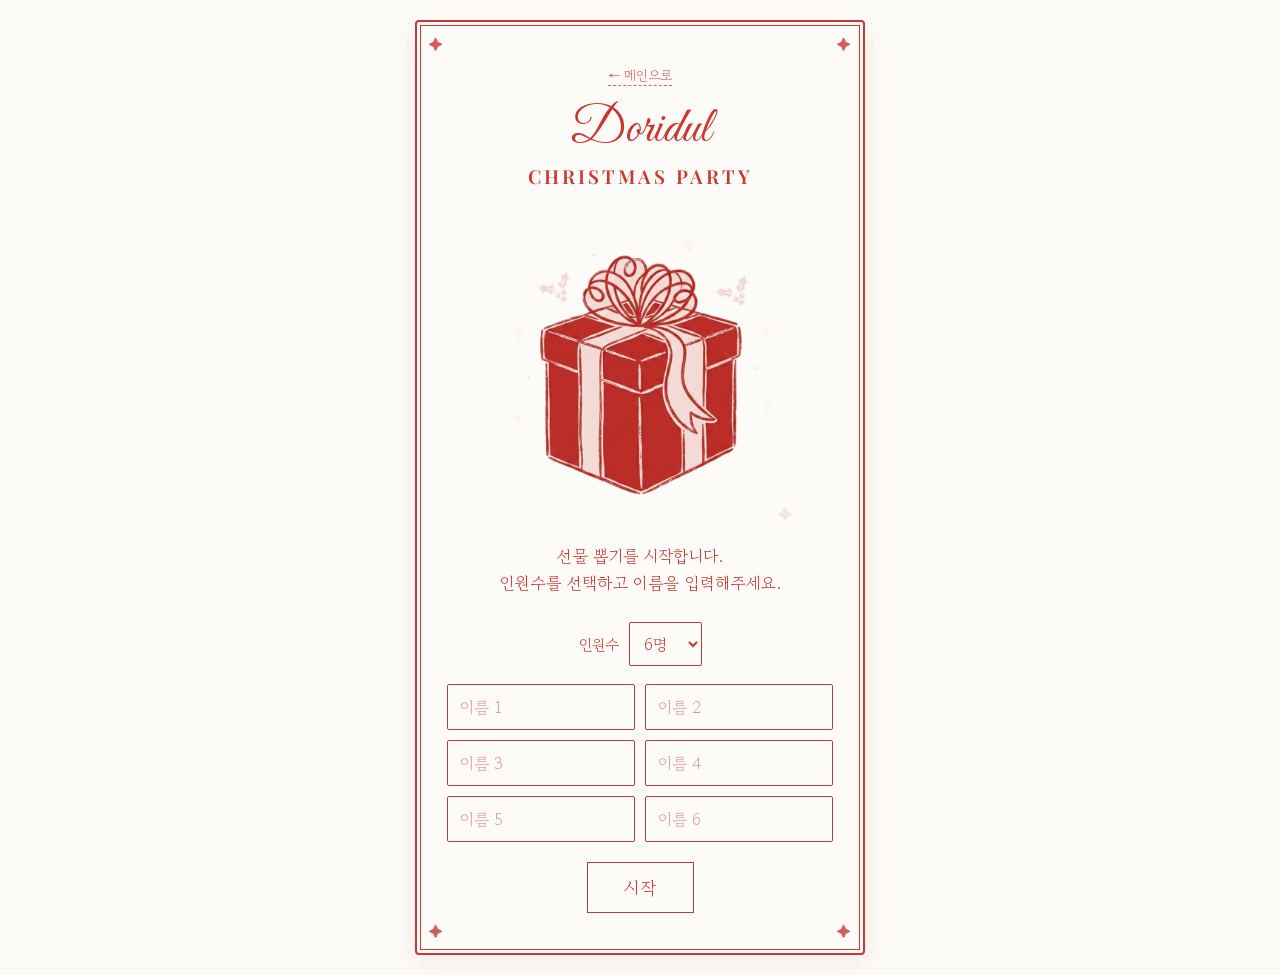
==== menu1.html @ 24ad089b "Add files via upload" ====
<!DOCTYPE html>
<html lang="ko">
<head>
    <meta charset="UTF-8">
    <meta name="viewport" content="width=device-width, initial-scale=1.0">
    <title>연말 선물 랜덤뽑기 | Doridul Christmas Party</title>
    <link rel="icon" href="tree.ico" type="image/x-icon">
    <meta property="og:title" content="연말 선물 랜덤뽑기 | Doridul Christmas Party">
    <meta property="og:description" content="선물 뽑기를 시작합니다. 서로의 산타가 되어줄 순서를 정해볼까요?">
    <meta property="og:type" content="website">
    <meta property="og:url" content="https://soyr.github.io/doridul/menu1.html">
    <meta property="og:image" content="https://soyr.github.io/doridul/doridulillust.png">
    <meta property="og:image:width" content="1024">
    <meta property="og:image:height" content="716">
    <meta property="og:image:type" content="image/png">
    <meta name="twitter:card" content="summary_large_image">
    <meta name="twitter:title" content="연말 선물 랜덤뽑기 | Doridul Christmas Party">
    <meta name="twitter:image" content="https://soyr.github.io/doridul/doridulillust.png">
    <!-- 클래식 폰트 불러오기 (Great Vibes, Playfair Display, Gowun Batang) -->
    <link rel="preconnect" href="https://fonts.googleapis.com">
    <link rel="preconnect" href="https://fonts.gstatic.com" crossorigin>
    <link href="https://fonts.googleapis.com/css2?family=Gowun+Batang:wght@400;700&family=Great+Vibes&family=Playfair+Display:ital,wght@0,600;1,400&display=swap" rel="stylesheet">
    <link rel="stylesheet" href="style.css">
</head>
<body>

<div class="card">
    <div class="corner-decoration top-left">✦</div>
    <div class="corner-decoration top-right">✦</div>
    <div class="corner-decoration bottom-left">✦</div>
    <div class="corner-decoration bottom-right">✦</div>

    <a href="index.html" class="back-link">← 메인으로</a>

    <!-- 1. 메인 화면 -->
    <div id="step-1">
        <h1 class="script-title">Doridul</h1>
        <h2 class="classic-title">Christmas Party</h2>
        <img src="gift-illust.png" alt="Doridul illustration" class="main-illust">
        <p class="description">
            선물 뽑기를 시작합니다.<br>
            인원수를 선택하고 이름을 입력해주세요.
        </p>

        <div class="setup-row">
            <label for="member-count">인원수</label>
            <select id="member-count" class="select-input" onchange="renderNameInputs(this.value)">
                <option value="3">3명</option>
                <option value="4">4명</option>
                <option value="5">5명</option>
                <option value="6" selected>6명</option>
                <option value="7">7명</option>
                <option value="8">8명</option>
                <option value="9">9명</option>
                <option value="10">10명</option>
            </select>
        </div>

        <div class="name-inputs" id="name-inputs"></div>

        <p class="setup-error hidden" id="setup-error"></p>

        <button class="btn" onclick="handleSetupStart()">시작</button>
    </div>

    <!-- 2~7. 진행 화면 (공통 레이아웃 사용) -->
    <div id="step-game" class="hidden">
        <h2 class="classic-title" id="game-title">Christmas Party</h2>

        <p class="description" id="game-desc"></p>

        <div class="members-list" id="members-container"></div>

        <div class="result-box">
            <span id="result-label" style="font-size: 0.95rem;">버튼을 눌러 사람을 뽑아주세요</span>
            <div id="result-name" class="highlight-name"></div>
        </div>

        <div id="chain-history" class="chain-history hidden"></div>

        <button class="btn" id="action-btn" onclick="drawFirstWithLoading()">첫번째 사람 뽑기</button>
    </div>

</div>

<script src="script.js"></script>

</body>
</html>
---- style.css ----
:root {
    --bg-color: #FDFBF7;
    --red-color: #C83835;
    --red-light: #F9EBEA;
    --border-color: #C83835;
}

* {
    box-sizing: border-box;
    margin: 0;
    padding: 0;
}

body {
    background-color: var(--bg-color);
    color: var(--red-color);
    font-family: 'Gowun Batang', serif;
    display: flex;
    justify-content: center;
    align-items: center;
    min-height: 100vh;
    padding: 20px;
    /* 종이 질감 패턴 느낌 추가 */
    background-image: radial-gradient(#E8E2D5 0.75px, transparent 0.75px);
    background-size: 16px 16px;
}

.card {
    border: 2px solid var(--border-color);
    outline: 1px solid var(--border-color);
    outline-offset: -6px;
    padding: 40px 30px;
    max-width: 450px;
    width: 100%;
    text-align: center;
    border-radius: 4px;
    box-shadow: 0 10px 25px rgba(200, 56, 53, 0.08);
    position: relative;
    background-color: var(--bg-color);
}

/* 크리스마스 라인 아트 장식 효과 */
.corner-decoration {
    position: absolute;
    font-size: 14px;
    opacity: 0.8;
}
.top-left { top: 12px; left: 12px; }
.top-right { top: 12px; right: 12px; }
.bottom-left { bottom: 12px; left: 12px; }
.bottom-right { bottom: 12px; right: 12px; }

.back-link {
    display: inline-block;
    margin-bottom: 16px;
    font-size: 0.85rem;
    color: var(--red-color);
    text-decoration: none;
    opacity: 0.75;
    border-bottom: 1px dashed var(--red-color);
}

.back-link:hover {
    opacity: 1;
}

h1.script-title {
    font-family: 'Great Vibes', cursive;
    font-size: 3.2rem;
    font-weight: normal;
    line-height: 1.1;
    margin-bottom: 5px;
}

.main-illust {
    width: 80%;
    height: auto;
    margin: 5px auto 20px;
    display: block;
}

h2.classic-title {
    font-family: 'Playfair Display', serif;
    letter-spacing: 3px;
    text-transform: uppercase;
    font-size: 1.2rem;
    margin-bottom: 25px;
    font-weight: 600;
}

p.description {
    font-size: 1.05rem;
    line-height: 1.6;
    margin-bottom: 25px;
    word-break: keep-all;
}

.menu-list {
    display: flex;
    flex-direction: column;
    gap: 14px;
}

.menu-link {
    display: block;
    background-color: transparent;
    color: var(--red-color);
    border: 1.5px solid var(--red-color);
    padding: 14px 20px;
    font-size: 1.05rem;
    font-family: 'Playfair Display', 'Gowun Batang', serif;
    letter-spacing: 1px;
    text-decoration: none;
    transition: all 0.2s ease;
}

.menu-link:hover {
    background-color: var(--red-color);
    color: var(--bg-color);
}

.setup-row {
    display: flex;
    align-items: center;
    justify-content: center;
    gap: 10px;
    margin-bottom: 18px;
}

.setup-row label {
    font-size: 0.95rem;
}

.select-input {
    padding: 8px 10px;
    border: 1.5px solid var(--red-color);
    background-color: transparent;
    color: var(--red-color);
    font-family: 'Gowun Batang', serif;
    font-size: 1rem;
    border-radius: 2px;
    outline: none;
    cursor: pointer;
}

.name-inputs {
    display: grid;
    grid-template-columns: 1fr 1fr;
    gap: 10px;
    margin-bottom: 20px;
}

.setup-error {
    color: var(--red-color);
    font-size: 0.85rem;
    margin: -10px 0 16px;
}

.members-list {
    display: flex;
    justify-content: center;
    gap: 8px;
    flex-wrap: wrap;
    margin-bottom: 30px;
}

.member-badge {
    border: 1px solid var(--red-color);
    padding: 4px 12px;
    border-radius: 15px;
    font-size: 0.9rem;
    transition: all 0.3s ease;
}

.member-badge.selected {
    background-color: var(--red-color);
    color: var(--bg-color);
    font-weight: bold;
}

.result-box {
    border-top: 1px dashed var(--red-color);
    border-bottom: 1px dashed var(--red-color);
    padding: 20px 0;
    margin: 20px 0 30px;
    min-height: 120px;
    display: flex;
    flex-direction: column;
    justify-content: center;
    align-items: center;
}

.highlight-name {
    font-size: 2.2rem;
    font-weight: bold;
    margin-top: 8px;
    font-family: 'Gowun Batang', serif;
    animation: fadeIn 0.5s ease-in-out;
}

.loading-text {
    font-size: 1.8rem;
    font-weight: bold;
    color: var(--red-color);
    font-family: 'Gowun Batang', serif;
    animation: pulse 0.3s infinite alternate;
}

@keyframes pulse {
    from { transform: scale(0.95); opacity: 0.8; }
    to { transform: scale(1.05); opacity: 1; }
}

.btn {
    background-color: transparent;
    color: var(--red-color);
    border: 1.5px solid var(--red-color);
    padding: 12px 36px;
    font-size: 1.1rem;
    font-family: 'Playfair Display', 'Gowun Batang', serif;
    letter-spacing: 1px;
    cursor: pointer;
    transition: all 0.2s ease;
    outline: none;
}

.btn-row {
    display: flex;
    justify-content: center;
    flex-wrap: wrap;
    gap: 12px;
}

.btn:hover:not(:disabled) {
    background-color: var(--red-color);
    color: var(--bg-color);
}

.btn:disabled {
    opacity: 0.5;
    cursor: not-allowed;
    border-color: #ccc;
    color: #888;
}

.hidden {
    display: none;
}

.chain-history {
    text-align: left;
    font-size: 0.9rem;
    line-height: 1.8;
    margin-bottom: 25px;
    background-color: rgba(200, 56, 53, 0.03);
    padding: 15px;
    border-radius: 4px;
    border-left: 2px solid var(--red-color);
}

.chain-item {
    margin-bottom: 4px;
}

@keyframes fadeIn {
    from { opacity: 0; transform: translateY(5px); }
    to { opacity: 1; transform: translateY(0); }
}

/* 선물게임 */
.score-board {
    font-family: 'Playfair Display', serif;
    font-size: 1.3rem;
    font-weight: 600;
    letter-spacing: 1px;
    text-align: center;
    margin-bottom: 14px;
}

.game-frame {
    position: relative;
    width: 100%;
    height: 180px;
    border: 1.5px solid var(--red-color);
    border-radius: 4px;
    overflow: hidden;
    background-color: var(--red-light);
    margin-bottom: 20px;
}

.ground-line {
    position: absolute;
    left: 0;
    right: 0;
    bottom: 0;
    height: 2px;
    background-image: repeating-linear-gradient(to right, var(--red-color) 0, var(--red-color) 6px, transparent 6px, transparent 12px);
}

.cloud {
    position: absolute;
    width: 24px;
    height: auto;
    opacity: 0.8;
    z-index: 0;
    pointer-events: none;
}

.character {
    position: absolute;
    left: 40px;
    bottom: 0;
    width: 32px;
    height: 32px;
    z-index: 2;
}

.obstacle {
    position: absolute;
    bottom: 0;
    width: 20px;
    height: 20px;
    background-color: #C83835;
    clip-path: polygon(50% 0%, 100% 100%, 0% 100%);
    z-index: 1;
}

.gift-item {
    position: absolute;
    bottom: 50px;
    width: 28px;
    height: 28px;
    z-index: 1;
}

.jump-btn {
    display: block;
    margin: 0 0 0 auto;
    width: 60px;
    height: 60px;
    border-radius: 50%;
    background-color: transparent;
    color: var(--red-color);
    border: 1.5px solid var(--red-color);
    font-family: 'Playfair Display', 'Gowun Batang', serif;
    font-size: 0.85rem;
    letter-spacing: 0.5px;
    cursor: pointer;
    transition: all 0.2s ease;
}

.jump-btn:hover, .jump-btn:active {
    background-color: var(--red-color);
    color: var(--bg-color);
}

.name-entry {
    display: flex;
    gap: 8px;
    margin: 20px 0;
}

.name-input {
    flex: 1;
    min-width: 0;
    width: 100%;
    padding: 10px 12px;
    border: 1.5px solid var(--red-color);
    background-color: transparent;
    color: var(--red-color);
    font-family: 'Gowun Batang', serif;
    font-size: 1rem;
    border-radius: 2px;
    outline: none;
}

.name-input::placeholder {
    color: rgba(200, 56, 53, 0.5);
}

.name-input:disabled {
    opacity: 0.5;
    cursor: not-allowed;
}

.leaderboard {
    border-top: 1px dashed var(--red-color);
    padding-top: 14px;
    margin-bottom: 24px;
    text-align: left;
}

.leaderboard-item {
    display: flex;
    justify-content: space-between;
    padding: 6px 4px;
    font-size: 1rem;
}

.leaderboard-rank {
    font-weight: bold;
    margin-right: 8px;
}

/* 숨바 (비주얼 노벨) */
.vn-frame {
    display: flex;
    flex-direction: column;
    align-items: center;
    margin-top: 10px;
}

.vn-character {
    width: 70%;
    max-width: 220px;
    height: auto;
    margin-bottom: 18px;
    display: block;
}

.vn-dialogue-box {
    position: relative;
    width: 100%;
    min-height: 96px;
    border: 1.5px solid var(--red-color);
    border-radius: 4px;
    background-color: var(--red-light);
    padding: 16px 34px 16px 18px;
    text-align: left;
    font-size: 1rem;
    line-height: 1.7;
    word-break: keep-all;
    cursor: pointer;
}

.vn-dialogue-box.is_motion .vn-dialogue-text {
    font-style: italic;
    opacity: 0.8;
}

.vn-continue-arrow {
    position: absolute;
    right: 14px;
    bottom: 10px;
    animation: vn-bounce 1s ease-in-out infinite;
}

@keyframes vn-bounce {
    0%, 100% { transform: translateY(0); opacity: 0.6; }
    50% { transform: translateY(4px); opacity: 1; }
}

.vn-choices {
    display: flex;
    flex-direction: column;
    gap: 10px;
    width: 100%;
    margin-top: 14px;
}

.vn-choice-btn {
    width: 100%;
    text-align: center;
    cursor: pointer;
    font-size: 1rem;
}

.vn-input-row {
    display: flex;
    gap: 8px;
    width: 100%;
    margin-top: 14px;
}

.vn-message-row {
    display: flex;
    flex-direction: column;
    gap: 10px;
    width: 100%;
    margin-top: 14px;
}

.vn-message-wrap {
    position: relative;
    width: 100%;
}

.message-input {
    width: 100%;
    min-height: 80px;
    padding: 10px 12px 24px;
    border: 1.5px solid var(--red-color);
    background-color: transparent;
    color: var(--red-color);
    font-family: 'Gowun Batang', serif;
    font-size: 1rem;
    border-radius: 2px;
    outline: none;
    resize: vertical;
}

.vn-message-counter {
    position: absolute;
    right: 10px;
    bottom: 8px;
    font-size: 0.8rem;
    opacity: 0.7;
    pointer-events: none;
}

.vn-message-row .btn {
    align-self: flex-end;
}

.vn-playlist {
    width: 100%;
    margin-top: 14px;
    border-top: 1px dashed var(--red-color);
    padding-top: 14px;
    text-align: left;
}

.vn-playlist-title {
    font-weight: bold;
    margin-bottom: 10px;
}

.vn-playlist-list {
    padding-left: 20px;
    line-height: 1.8;
    font-size: 0.95rem;
}

.vn-playlist-item {
    display: flex;
    align-items: center;
    justify-content: space-between;
    gap: 10px;
    padding: 4px 0;
}

.vn-playlist-song-title {
    flex: 1;
}

.vn-playlist-item.is_playing .vn-playlist-song-title {
    font-weight: bold;
}

.vn-play-btn {
    flex-shrink: 0;
    width: 26px;
    height: 26px;
    border-radius: 50%;
    border: 1.5px solid var(--red-color);
    background-color: transparent;
    color: var(--red-color);
    font-size: 0.7rem;
    line-height: 1;
    cursor: pointer;
    display: flex;
    align-items: center;
    justify-content: center;
    transition: all 0.2s ease;
}

.vn-play-btn:hover {
    background-color: var(--red-color);
    color: var(--bg-color);
}

.vn-player-wrap {
    position: relative;
    width: 100%;
    margin-bottom: 14px;
    border: 1.5px solid var(--red-color);
    border-radius: 4px;
    padding: 16px;
    text-align: center;
    background-color: var(--red-light);
    overflow: hidden;
}

.vn-now-playing {
    font-size: 0.95rem;
}

/* 화면에는 보이지 않고 소리만 나오도록 화면 밖으로 배치 (너무 작으면 유튜브가 재생을 막아서 정상 크기는 유지) */
.vn-player {
    position: absolute;
    left: -9999px;
    top: -9999px;
    width: 300px;
    height: 170px;
    border: 0;
    pointer-events: none;
}

.vn-choices.hidden,
.vn-input-row.hidden,
.vn-message-row.hidden,
.vn-player-wrap.hidden {
    display: none;
}
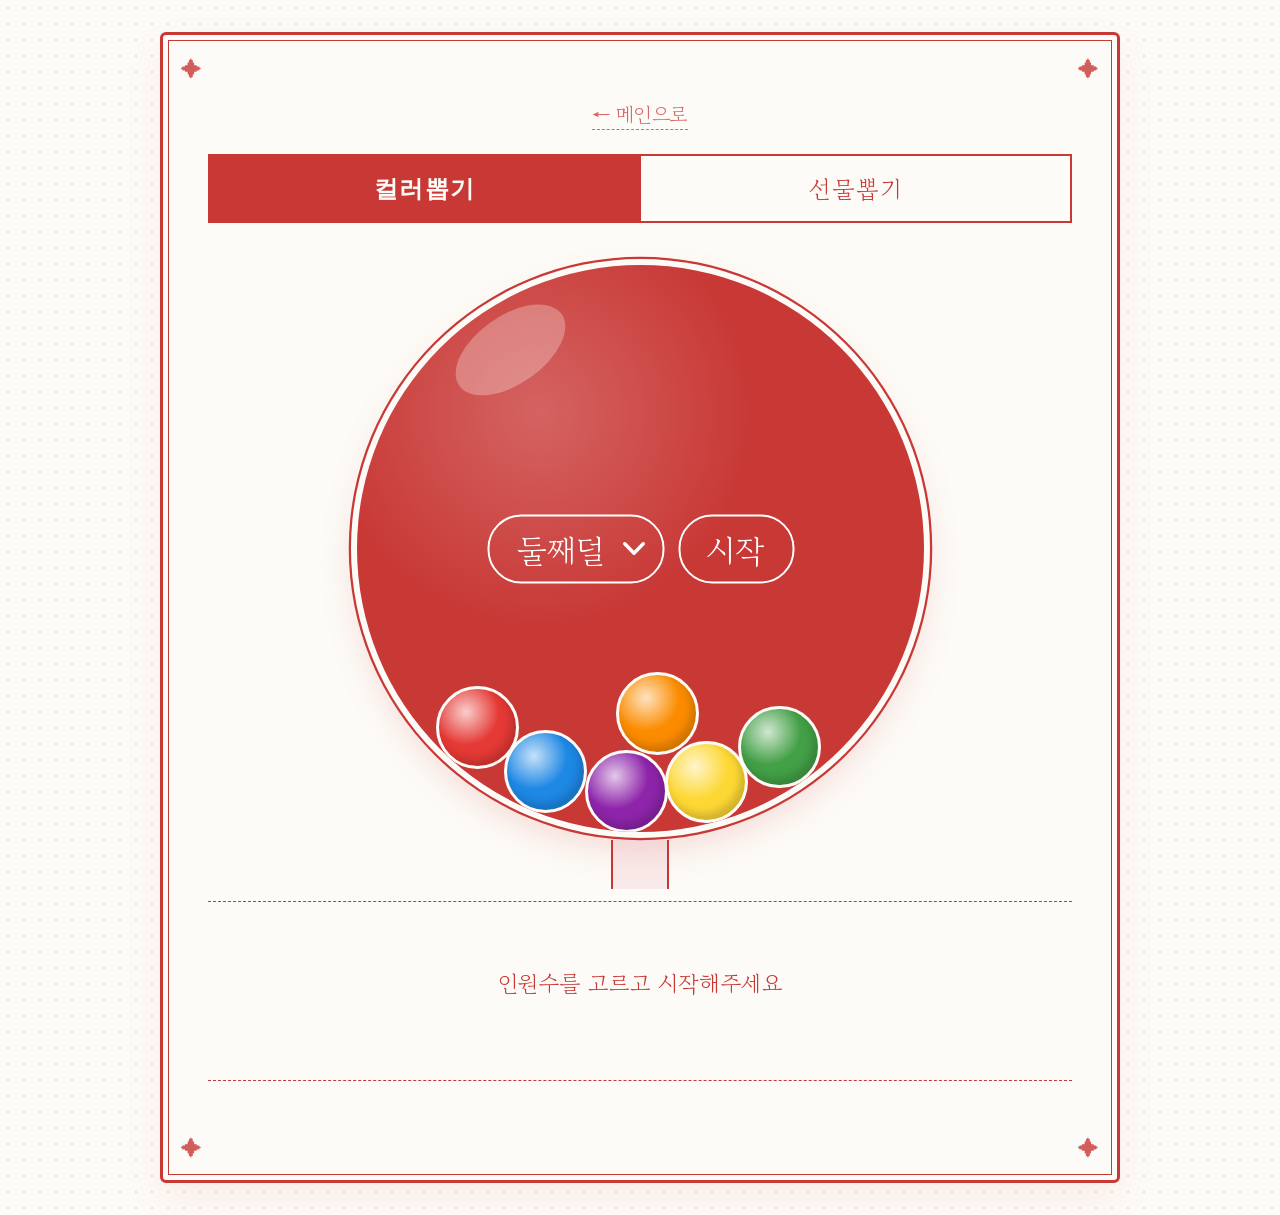
==== commit 94075a68: "menu1 update menu1 update" ====
--- a/menu1.html
+++ b/menu1.html
@@ -21,6 +21,7 @@
     <link rel="preconnect" href="https://fonts.gstatic.com" crossorigin>
     <link href="https://fonts.googleapis.com/css2?family=Gowun+Batang:wght@400;700&family=Great+Vibes&family=Playfair+Display:ital,wght@0,600;1,400&display=swap" rel="stylesheet">
     <link rel="stylesheet" href="style.css">
+    <link rel="stylesheet" href="menu1.css">
 </head>
 <body>
 
@@ -32,10 +33,59 @@
 
     <a href="index.html" class="back-link">← 메인으로</a>
 
+    <!-- 탭 -->
+    <div class="tab-list" role="tablist">
+        <button class="tab-btn" id="tab-color" role="tab" aria-controls="panel-color" onclick="switchTab('color')">컬러뽑기</button>
+        <button class="tab-btn" id="tab-gift" role="tab" aria-controls="panel-gift" onclick="switchTab('gift')">선물뽑기</button>
+    </div>
+
+    <!-- 컬러뽑기 -->
+    <div id="panel-color" role="tabpanel" aria-labelledby="tab-color">
+        <div class="lotto-turn hidden" id="lotto-turn">
+            <p class="lotto-turn-label" id="lotto-turn-label" aria-live="polite">이번에 뽑을 사람은!</p>
+            <div class="members-list lotto-members" id="lotto-members"></div>
+        </div>
+
+        <div class="lotto-machine">
+            <div class="lotto-globe" id="lotto-globe">
+                <span class="lotto-drum-text" id="lotto-drum-text" aria-hidden="true">두구두구두구</span>
+                <div class="lotto-start-panel" id="lotto-start-panel">
+                    <div class="lotto-start-row">
+                        <select id="lotto-count" class="lotto-count-select" aria-label="인원수" onchange="previewCountBalls()">
+                        <option value="doridul" selected>둘째덜</option>
+                        <option value="2">2명</option>
+                        <option value="3">3명</option>
+                        <option value="4">4명</option>
+                        <option value="5">5명</option>
+                        <option value="6">6명</option>
+                        <option value="7">7명</option>
+                        <option value="8">8명</option>
+                        <option value="9">9명</option>
+                        <option value="10">10명</option>
+                        </select>
+                        <button class="lotto-start-btn" onclick="startLotto()">시작</button>
+                    </div>
+                </div>
+            </div>
+            <div class="lotto-chute"></div>
+        </div>
+
+        <div class="lotto-tray" aria-live="polite">
+            <span id="lotto-label" style="font-size: 0.95rem;">시작 버튼을 눌러주세요</span>
+            <div class="lotto-result" id="lotto-result"></div>
+        </div>
+
+        <button class="btn hidden" id="lotto-btn" onclick="drawColor()">컬러 뽑기</button>
+        <button class="lotto-restart hidden" id="lotto-restart" onclick="restartLotto()">다시하기</button>
+
+        <div class="lotto-history" id="lotto-history"></div>
+    </div>
+
+    <!-- 선물뽑기 -->
+    <div id="panel-gift" role="tabpanel" aria-labelledby="tab-gift" class="hidden">
+
     <!-- 1. 메인 화면 -->
     <div id="step-1">
-        <h1 class="script-title">Doridul</h1>
-        <h2 class="classic-title">Christmas Party</h2>
         <img src="gift-illust.png" alt="Doridul illustration" class="main-illust">
         <p class="description">
             선물 뽑기를 시작합니다.<br>
@@ -45,10 +95,11 @@
         <div class="setup-row">
             <label for="member-count">인원수</label>
             <select id="member-count" class="select-input" onchange="renderNameInputs(this.value)">
+                <option value="doridul" selected>둘째덜</option>
                 <option value="3">3명</option>
                 <option value="4">4명</option>
                 <option value="5">5명</option>
-                <option value="6" selected>6명</option>
+                <option value="6">6명</option>
                 <option value="7">7명</option>
                 <option value="8">8명</option>
                 <option value="9">9명</option>
@@ -71,6 +122,13 @@
 
         <div class="members-list" id="members-container"></div>
 
+        <div class="lotto-machine">
+            <div class="lotto-globe" id="gift-globe">
+                <span class="lotto-drum-text" id="gift-drum-text" aria-hidden="true">두구두구두구</span>
+            </div>
+            <div class="lotto-chute"></div>
+        </div>
+
         <div class="result-box">
             <span id="result-label" style="font-size: 0.95rem;">버튼을 눌러 사람을 뽑아주세요</span>
             <div id="result-name" class="highlight-name"></div>
@@ -81,9 +139,12 @@
         <button class="btn" id="action-btn" onclick="drawFirstWithLoading()">첫번째 사람 뽑기</button>
     </div>
 
+    </div><!-- /panel-gift -->
+
 </div>
 
 <script src="script.js"></script>
+<script src="menu1.js"></script>
 
 </body>
 </html>
--- a/style.css
+++ b/style.css
@@ -77,6 +77,10 @@
     height: auto;
     margin: 5px auto 20px;
     display: block;
+}
+
+.game-start-illust {
+    width: 45%;
 }
 
 h2.classic-title {
--- a/menu1.css
+++ b/menu1.css
@@ -0,0 +1,558 @@
+/* menu1 전용 스타일 (탭 + 컬러뽑기) — style.css는 공유 파일이라 건드리지 않음 */
+
+/* 탭 */
+.tab-list {
+    display: flex;
+    margin-bottom: 28px;
+    border: 1.5px solid var(--red-color);
+}
+
+.tab-btn {
+    flex: 1;
+    padding: 10px 0;
+    background-color: transparent;
+    color: var(--red-color);
+    border: none;
+    font-family: 'Gowun Batang', serif;
+    font-size: 1rem;
+    letter-spacing: 1px;
+    cursor: pointer;
+    transition: all 0.2s ease;
+}
+
+.tab-btn + .tab-btn {
+    border-left: 1.5px solid var(--red-color);
+}
+
+.tab-btn[aria-selected="true"] {
+    background-color: var(--red-color);
+    color: var(--bg-color);
+    font-weight: bold;
+}
+
+.tab-btn:hover:not([aria-selected="true"]) {
+    background-color: var(--red-light);
+}
+
+/* 컬러뽑기 - 복권 추첨기 */
+.lotto-machine {
+    display: flex;
+    flex-direction: column;
+    align-items: center;
+    margin-bottom: 8px;
+}
+
+.lotto-globe {
+    position: relative;
+    width: min(260px, 100%);
+    aspect-ratio: 1 / 1;
+    border-radius: 50%;
+    background:
+        radial-gradient(circle at 32% 26%, rgba(255, 255, 255, 0.22), transparent 38%),
+        var(--red-color);
+    /* 카드와 같은 이중 테두리 느낌 */
+    box-shadow:
+        0 0 0 4px var(--bg-color),
+        0 0 0 5.5px var(--red-color),
+        0 10px 25px rgba(200, 56, 53, 0.18);
+    overflow: hidden;
+}
+
+/* 유리 반사광 */
+.lotto-globe::after {
+    content: '';
+    position: absolute;
+    top: 9%;
+    left: 16%;
+    width: 22%;
+    height: 12%;
+    border-radius: 50%;
+    background: rgba(255, 255, 255, 0.28);
+    transform: rotate(-35deg);
+    pointer-events: none;
+    z-index: 2;
+}
+
+.lotto-ball {
+    position: absolute;
+    border-radius: 50%;
+    border: 2px solid var(--bg-color);
+    background-image: radial-gradient(circle at 35% 30%, rgba(255, 255, 255, 0.75), rgba(255, 255, 255, 0) 45%);
+    box-shadow: inset -3px -4px 6px rgba(0, 0, 0, 0.18);
+    transition: opacity 0.25s ease, transform 0.25s ease;
+    will-change: left, top;
+}
+
+.lotto-ball.is-out {
+    opacity: 0;
+    transform: scale(0.4);
+}
+
+/* 공이 빠져나오는 통로 */
+.lotto-chute {
+    width: 26px;
+    height: 22px;
+    margin-top: 5px;
+    border-left: 1.5px solid var(--red-color);
+    border-right: 1.5px solid var(--red-color);
+    background-color: var(--red-light);
+}
+
+.lotto-tray {
+    width: 100%;
+    border-top: 1px dashed var(--red-color);
+    border-bottom: 1px dashed var(--red-color);
+    padding: 18px 0;
+    margin: 0 0 26px;
+    min-height: 120px;
+    display: flex;
+    flex-direction: column;
+    justify-content: center;
+    align-items: center;
+    gap: 10px;
+}
+
+.lotto-result {
+    display: flex;
+    align-items: center;
+    gap: 14px;
+}
+
+.lotto-result-ball {
+    width: 48px;
+    height: 48px;
+    border-radius: 50%;
+    border: 2px solid var(--bg-color);
+    outline: 1.5px solid var(--red-color);
+    background-image: radial-gradient(circle at 35% 30%, rgba(255, 255, 255, 0.75), rgba(255, 255, 255, 0) 45%);
+    box-shadow: inset -3px -4px 6px rgba(0, 0, 0, 0.18);
+    animation: lotto-drop 0.55s cubic-bezier(0.3, 1.5, 0.6, 1);
+}
+
+.lotto-result-name {
+    font-size: 2.2rem;
+    font-weight: bold;
+    animation: fadeIn 0.5s ease-in-out;
+}
+
+@keyframes lotto-drop {
+    from { transform: translateY(-40px); opacity: 0; }
+    to { transform: translateY(0); opacity: 1; }
+}
+
+.lotto-history {
+    display: flex;
+    flex-wrap: wrap;
+    justify-content: center;
+    gap: 6px;
+    margin-top: 22px;
+    font-size: 0.85rem;
+}
+
+.lotto-history-item {
+    display: inline-flex;
+    align-items: center;
+    gap: 5px;
+    border: 1px solid var(--red-color);
+    border-radius: 15px;
+    padding: 3px 10px;
+}
+
+.lotto-history-dot {
+    width: 12px;
+    height: 12px;
+    border-radius: 50%;
+}
+
+/* 섞는 동안 추첨기 가운데에서 깜빡이는 문구 */
+.lotto-drum-text {
+    position: absolute;
+    top: 50%;
+    left: 50%;
+    transform: translate(-50%, -50%);
+    font-family: 'Gowun Batang', serif;
+    font-size: 14px;
+    font-weight: bold;
+    color: #fff;
+    letter-spacing: 1px;
+    white-space: nowrap;
+    pointer-events: none;
+    z-index: 3;
+    opacity: 0;
+}
+
+.lotto-drum-text.is-on {
+    animation: lotto-blink 0.2s steps(1, end) infinite;
+}
+
+@keyframes lotto-blink {
+    0% { opacity: 1; }
+    50% { opacity: 0; }
+}
+
+/* 이번에 뽑을 사람 */
+.lotto-turn {
+    margin-bottom: 26px;
+}
+
+.lotto-turn-label {
+    font-size: 1.05rem;
+    margin-bottom: 14px;
+    min-height: 1.6em;
+}
+
+.lotto-turn-name {
+    font-size: 1.3rem;
+    margin-left: 4px;
+}
+
+.lotto-members {
+    margin-bottom: 0;
+}
+
+.member-badge.is-done {
+    opacity: 0.35;
+    text-decoration: line-through;
+}
+
+/* '둘째덜' 선택 시 자동 입력된(수정 불가) 이름칸 */
+.name-input.is-fixed {
+    background-color: var(--red-light);
+    cursor: default;
+}
+
+/* 선물뽑기 첫 화면 일러스트 크기 (기본 80% → 50%) */
+#step-1 .main-illust {
+    width: 50%;
+}
+
+/* 인원수 드롭다운: 기본 화살표 대신 직접 그린 화살표를 박스 안 오른쪽 8px 위치에 */
+#member-count {
+    -webkit-appearance: none;
+    appearance: none;
+    padding-right: 30px;
+    background-image: url("data:image/svg+xml,%3Csvg xmlns='http://www.w3.org/2000/svg' width='10' height='6' viewBox='0 0 10 6'%3E%3Cpath d='M1 1l4 4 4-4' fill='none' stroke='%23C83835' stroke-width='1.5' stroke-linecap='round' stroke-linejoin='round'/%3E%3C/svg%3E");
+    background-repeat: no-repeat;
+    background-position: right 8px center;
+    background-size: 10px 6px;
+}
+
+/* 추첨기 안 시작 영역: 인원수 드롭다운 + 시작 / 둘째덜 시작 */
+.lotto-start-panel {
+    position: absolute;
+    top: 50%;
+    left: 50%;
+    transform: translate(-50%, -50%);
+    z-index: 3;
+    display: flex;
+    flex-direction: column;
+    align-items: center;
+    gap: 10px;
+}
+
+.lotto-start-panel.hidden {
+    display: none;
+}
+
+.lotto-start-row {
+    display: flex;
+    gap: 6px;
+}
+
+/* 이름표와 같은 모양, 흰색 글자·테두리, 배경 없음 */
+.lotto-start-btn,
+.lotto-count-select {
+    border: 1px solid #fff;
+    padding: 4px 12px;
+    border-radius: 15px;
+    font-family: 'Gowun Batang', serif;
+    font-size: 0.9rem;
+    color: #fff;
+    background-color: transparent;
+    cursor: pointer;
+    white-space: nowrap;
+    transition: background-color 0.2s ease;
+}
+
+.lotto-start-btn:hover,
+.lotto-count-select:hover {
+    background-color: rgba(255, 255, 255, 0.15);
+}
+
+.lotto-count-select {
+    -webkit-appearance: none;
+    appearance: none;
+    padding-right: 26px;
+    background-image: url("data:image/svg+xml,%3Csvg xmlns='http://www.w3.org/2000/svg' width='10' height='6' viewBox='0 0 10 6'%3E%3Cpath d='M1 1l4 4 4-4' fill='none' stroke='%23fff' stroke-width='1.5' stroke-linecap='round' stroke-linejoin='round'/%3E%3C/svg%3E");
+    background-repeat: no-repeat;
+    background-position: right 8px center;
+    background-size: 10px 6px;
+    outline: none;
+}
+
+/* 펼쳤을 때 목록은 흰 바탕에 빨간 글자로 (흰 글자가 안 보이는 것 방지) */
+.lotto-count-select option {
+    color: var(--red-color);
+    background-color: #fff;
+}
+
+.lotto-members.hidden {
+    display: none;
+}
+
+/* 흰 공·흰 점이 배경에 묻히지 않도록 */
+.lotto-history-dot {
+    box-shadow: inset 0 0 0 1px rgba(0, 0, 0, 0.2);
+}
+
+/* 컬러 뽑기 버튼 아래 '다시하기' 텍스트 버튼 */
+.lotto-restart {
+    display: block;
+    margin: 14px auto 0;
+    background: none;
+    border: none;
+    padding: 2px 4px;
+    font-family: 'Gowun Batang', serif;
+    font-size: 0.9rem;
+    color: var(--red-color);
+    text-decoration: underline;
+    text-underline-offset: 3px;
+    cursor: pointer;
+    opacity: 0.8;
+}
+
+.lotto-restart:hover {
+    opacity: 1;
+}
+
+.lotto-restart.hidden {
+    display: none;
+}
+
+/* 뽑는 중(컬러 뽑기 버튼 비활성)에는 다시하기도 비활성처럼 */
+#lotto-btn:disabled + .lotto-restart {
+    opacity: 0.35;
+    pointer-events: none;
+}
+
+/* 선물뽑기 추첨기: 이름이 적힌 공 */
+.lotto-ball {
+    display: flex;
+    align-items: center;
+    justify-content: center;
+    overflow: hidden;
+    font-family: 'Gowun Batang', serif;
+    font-size: 11px;
+    font-weight: bold;
+    line-height: 1;
+    white-space: nowrap;
+    letter-spacing: -0.5px;
+}
+
+#step-game .lotto-machine {
+    margin-bottom: 0;
+}
+
+#step-game .result-box {
+    margin-top: 0;
+}
+
+/* 선물뽑기 사진 공 (56px) - 배경색·테두리·광택 없이 이미지만 */
+.lotto-ball.is-photo {
+    border: none;
+    border-radius: 0;
+    box-shadow: none;
+    background-color: transparent;
+    background-size: contain;
+    background-repeat: no-repeat;
+    background-position: center;
+    filter: drop-shadow(0 2px 3px rgba(0, 0, 0, 0.25));
+}
+
+/* 사진이 없는 이름 공은 크기가 커진 만큼 글자도 조금 크게 */
+#gift-globe .lotto-ball:not(.is-photo) {
+    font-size: 13px;
+}
+
+/* 선물뽑기 결과: 이름 왼쪽 얼굴 사진 (추첨기 공과 같은 56px) */
+#result-name {
+    display: flex;
+    align-items: center;
+    justify-content: center;
+    gap: 10px;
+}
+
+.result-face {
+    width: 56px;
+    height: 56px;
+    object-fit: contain;
+    filter: drop-shadow(0 2px 3px rgba(0, 0, 0, 0.25));
+}
+
+/* ===================== 반응형 ===================== */
+
+/* 추첨기 크기: 화면 너비뿐 아니라 높이에도 맞춤 (가로로 눕힌 폰 등 낮은 화면) */
+.lotto-globe {
+    width: min(100%, clamp(180px, 42vh, 260px));
+    container-type: inline-size; /* 안쪽 글자 크기를 추첨기 크기에 비례시키기 위함 */
+}
+
+/* 추첨기 안 글자도 추첨기 크기에 맞춰 같이 줄고 늘어남 (260px 기준 원래 크기) */
+.lotto-drum-text { font-size: 5.4cqw; }        /* 14px */
+.lotto-ball { font-size: 4.2cqw; }              /* 11px */
+#gift-globe .lotto-ball:not(.is-photo) { font-size: 5cqw; } /* 13px */
+
+/* 결과 얼굴 사진: 추첨기 공과 항상 같은 크기 (menu1.js가 --gift-ball-size 계산) */
+.result-face {
+    width: var(--gift-ball-size, 56px);
+    height: var(--gift-ball-size, 56px);
+}
+
+/* 작은 폰 */
+@media (max-width: 480px) {
+    body {
+        padding: 12px;
+        align-items: flex-start;
+    }
+
+    .card {
+        padding: 34px 18px 30px;
+    }
+
+    .tab-list {
+        margin-bottom: 22px;
+    }
+
+    .tab-btn {
+        font-size: 0.95rem;
+    }
+
+    .lotto-turn {
+        margin-bottom: 20px;
+    }
+
+    .lotto-tray,
+    #step-game .result-box {
+        min-height: 100px;
+        padding: 14px 0;
+    }
+
+    .lotto-result-name,
+    .highlight-name {
+        font-size: 1.8rem;
+    }
+
+    .lotto-result-ball {
+        width: 40px;
+        height: 40px;
+    }
+
+    .members-list {
+        margin-bottom: 22px;
+    }
+}
+
+/* 아주 좁은 폰 (아이폰 SE 1세대 등) */
+@media (max-width: 360px) {
+    .card {
+        padding: 32px 12px 26px;
+    }
+
+    .name-inputs {
+        grid-template-columns: 1fr;
+    }
+
+    .btn {
+        padding: 12px 24px;
+    }
+}
+
+/* 태블릿 등 (600px 이상): 폰 화면 구성을 그대로 1.5배로 키움
+   - zoom으로 글자·버튼·추첨기·공·사진 등 모든 크기를 한 번에 1.5배
+   - 카드 최대 너비 640px × 1.5 = 화면상 960px */
+@media (min-width: 600px) {
+    body {
+        padding: 32px;
+    }
+
+    .card {
+        zoom: 1.5;
+        /* width: 100%(퍼센트)는 zoom 배율이 적용되지 않아 화면 밖으로 넘치지 않음.
+           px로 준 최대 너비만 1.5배가 됨 */
+        max-width: 640px;
+    }
+
+    /* 룰렛(추첨기)을 한 번 더 1.5배: 최대 260px → 390px (화면상 585px)
+       공·사진·두구두구 글자는 추첨기 크기에 비례해서 같이 커짐 */
+    .lotto-globe {
+        width: min(100%, clamp(180px, 42vh, 390px));
+    }
+
+    /* 추첨기 안 드롭다운·시작 버튼도 1.5배 */
+    .lotto-start-panel {
+        zoom: 1.5;
+    }
+
+    /* 공이 빠져나오는 통로도 같은 비율로 */
+    .lotto-chute {
+        width: 39px;
+        height: 33px;
+    }
+}
+
+/* 선물뽑기 진행 화면 상단 제목(첫 번째 주자 뽑기 / 선물 받을 사람 뽑기 / 최종 결과 발표) 숨김
+   script.js는 그대로 두고 화면에서만 감춤 */
+#game-title {
+    display: none;
+}
+
+/* 결과 얼굴 사진: 좌우로 8도씩 흔들흔들 */
+.result-face {
+    transform-origin: 50% 85%;
+    animation: face-wiggle 0.6s steps(1, end) infinite; /* 중간 프레임 없이 뚝뚝 끊기게 */
+}
+
+@keyframes face-wiggle {
+    0%, 100% { transform: rotate(-8deg); }
+    50% { transform: rotate(8deg); }
+}
+
+@media (prefers-reduced-motion: reduce) {
+    .result-face { animation: none; }
+}
+
+/* 최종 결과 '선물 전달 순서': 이름 옆 얼굴 사진 */
+.chain-face {
+    width: 1.6em;
+    height: 1.6em;
+    object-fit: contain;
+    vertical-align: middle;
+    margin: 0 4px 0 2px;
+}
+
+/* 600px 이상: 선물 전달 순서 글자 2배 */
+@media (min-width: 600px) {
+    .chain-history {
+        font-size: 1.44rem; /* 기존 0.9rem × 2 × 0.8 */
+        line-height: 1.7;
+    }
+
+    .chain-item {
+        margin-bottom: 8px;
+    }
+}
+
+/* 선물 전달 순서의 얼굴 사진도 결과 사진처럼 끊어지게 흔들흔들 (각도 5도) */
+.chain-face {
+    transform-origin: 50% 85%;
+    animation: chain-face-wiggle 0.6s steps(1, end) infinite;
+}
+
+@keyframes chain-face-wiggle {
+    0%, 100% { transform: rotate(-5deg); }
+    50% { transform: rotate(5deg); }
+}
+
+@media (prefers-reduced-motion: reduce) {
+    .chain-face { animation: none; }
+}
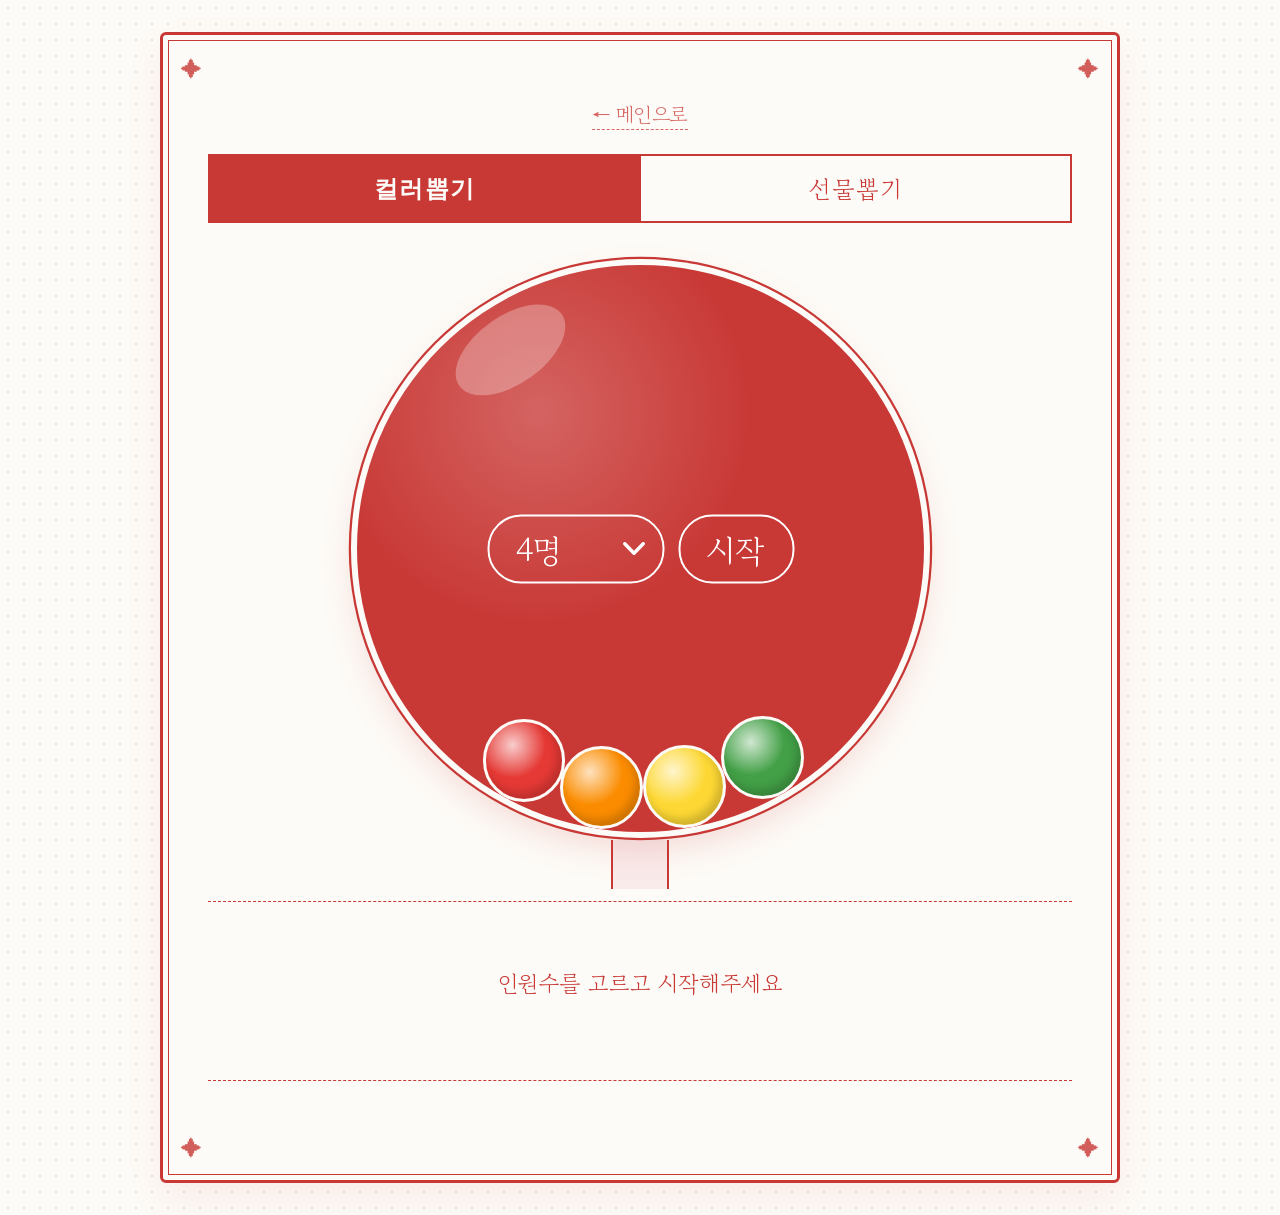
==== commit a6a0f816: "default member default member" ====
--- a/menu1.html
+++ b/menu1.html
@@ -52,10 +52,10 @@
                 <div class="lotto-start-panel" id="lotto-start-panel">
                     <div class="lotto-start-row">
                         <select id="lotto-count" class="lotto-count-select" aria-label="인원수" onchange="previewCountBalls()">
-                        <option value="doridul" selected>둘째덜</option>
+                        <option value="doridul">둘째덜</option>
                         <option value="2">2명</option>
                         <option value="3">3명</option>
-                        <option value="4">4명</option>
+                        <option value="4" selected>4명</option>
                         <option value="5">5명</option>
                         <option value="6">6명</option>
                         <option value="7">7명</option>
@@ -95,9 +95,9 @@
         <div class="setup-row">
             <label for="member-count">인원수</label>
             <select id="member-count" class="select-input" onchange="renderNameInputs(this.value)">
-                <option value="doridul" selected>둘째덜</option>
+                <option value="doridul">둘째덜</option>
                 <option value="3">3명</option>
-                <option value="4">4명</option>
+                <option value="4" selected>4명</option>
                 <option value="5">5명</option>
                 <option value="6">6명</option>
                 <option value="7">7명</option>
@@ -108,6 +108,11 @@
         </div>
 
         <div class="name-inputs" id="name-inputs"></div>
+
+        <div class="setup-row doridul-code-row hidden" id="doridul-code-row">
+            <label for="doridul-code">코드</label>
+            <input type="password" id="doridul-code" class="name-input doridul-code-input" inputmode="numeric" pattern="[0-9]*" maxlength="12" autocomplete="off" placeholder="숫자 코드 입력">
+        </div>
 
         <p class="setup-error hidden" id="setup-error"></p>
 
--- a/menu1.css
+++ b/menu1.css
@@ -556,3 +556,18 @@
 @media (prefers-reduced-motion: reduce) {
     .chain-face { animation: none; }
 }
+
+/* 선물뽑기 둘째덜 입장 코드 */
+.doridul-code-input {
+    flex: 0 1 180px;
+    text-align: center;
+    letter-spacing: 3px;
+}
+
+.doridul-code-row.hidden {
+    display: none;
+}
+
+.doridul-code-input::placeholder {
+    letter-spacing: 0;
+}
